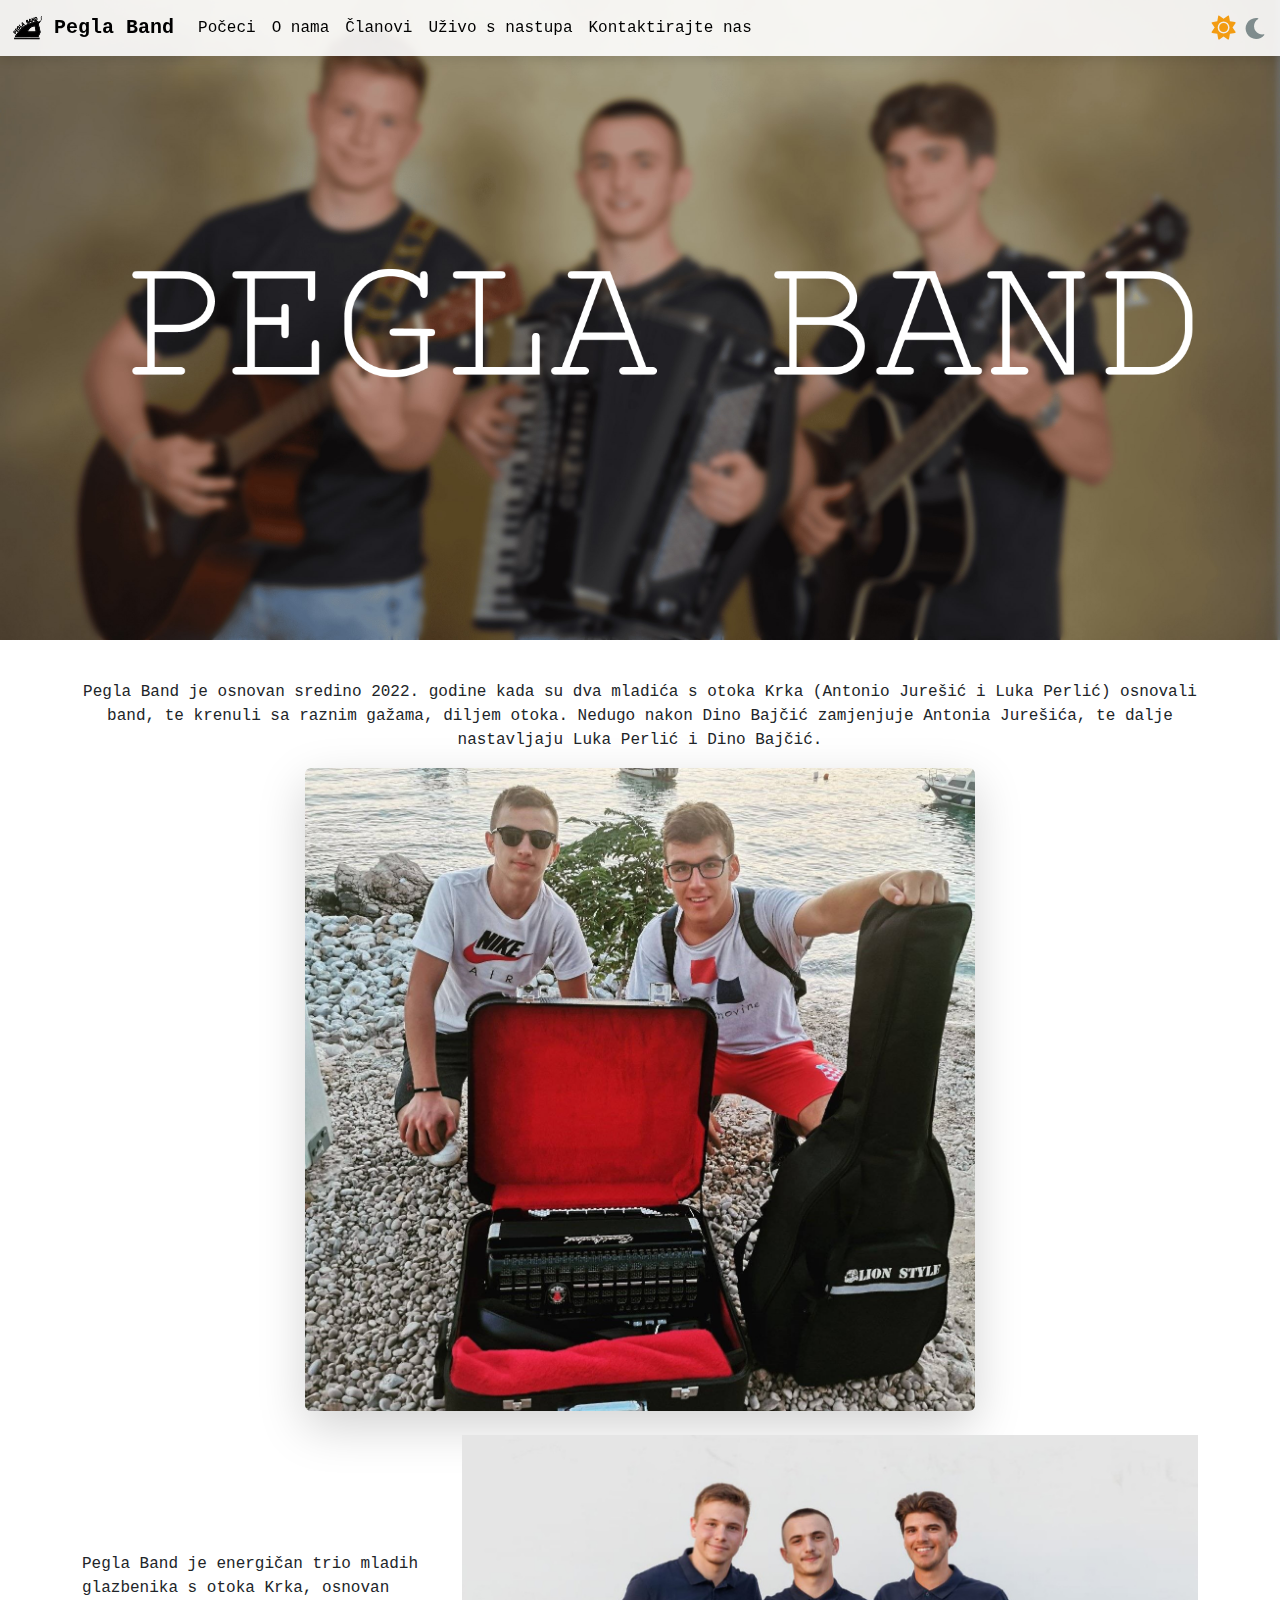
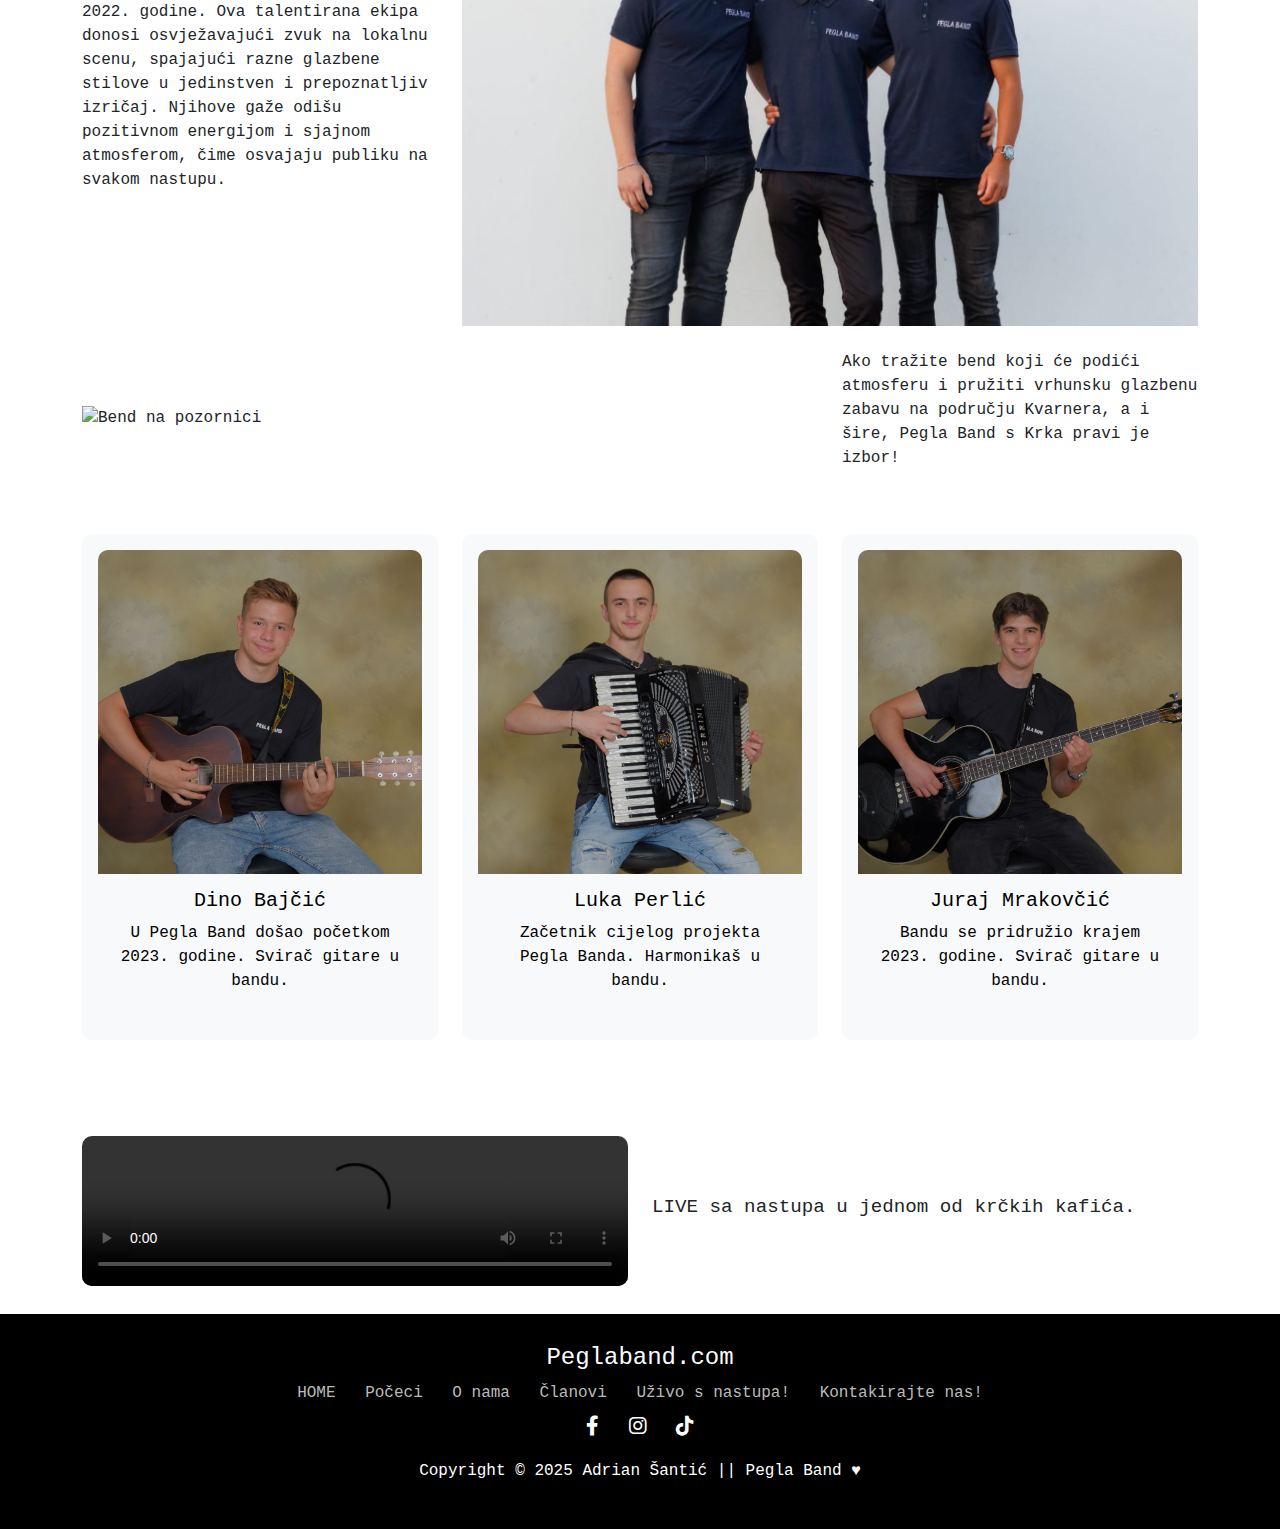
==== index.html @ b2f0882d "Add files via upload" ====
<!DOCTYPE html>
<html lang="en">

<head>
  <meta charset="UTF-8" />
  <meta name="viewport" content="width=device-width, initial-scale=1.0" />
  <title>Pegla Band</title>
  <script src="zavrsnizadatak.js"></script>
  <link rel="stylesheet" href="stil.css">
  <link rel="icon" type="image/x-icon" href="favicon-32x32.png">

  <link href="https://cdn.jsdelivr.net/npm/bootstrap@5.3.0/dist/css/bootstrap.min.css" rel="stylesheet" />
  <link href="https://cdnjs.cloudflare.com/ajax/libs/font-awesome/6.0.0-beta3/css/all.min.css" rel="stylesheet" />
 


</head>

<body>

  <nav class="navbar navbar-expand-lg fixed-top">
    <div class="container-fluid">
      <div class="logo">
        <a class="navbar-brand" href="index.html">
          <img src="peglaband.png" width="30" height="24" class="d-inline-block align-text-top" />
          Pegla Band</a>
      </div>
      <button class="navbar-toggler" type="button" data-bs-toggle="collapse" data-bs-target="#navbarNavAltMarkup"
        aria-controls="navbarNavAltMarkup" aria-expanded="false" aria-label="Toggle navigation">
        <span class="navbar-toggler-icon"></span>
      </button>

      <div class="collapse navbar-collapse" id="navbarNavAltMarkup">
        <div class="navbar-nav me-auto">
          <a class="nav-link" onclick="location.href='#ale'">Počeci</a>
          <a class="nav-link" onclick="location.href='#ala'">O nama</a>
          <a class="nav-link" onclick="location.href='#kutija'">Članovi</a>
          <a class="nav-link" onclick="location.href='#vid'">Uživo s nastupa</a>
          <a class="nav-link" href="forma.html">Kontaktirajte nas</a>
        </div>

        <div class="theme-switch">
          <input type="checkbox" id="themeToggle" />
          <label for="themeToggle">
            <i class="fas fa-sun"></i>
            <i class="fas fa-moon"></i>
          </label>
        </div>
      </div>
    </div>
  </nav>

  <main>
    <img src="novaslika.png" class="img-fluid heroSlika" alt="Pegla Band" id="sl"/>

    <div class="container" id="ale" >
      <div class="row align-items-center mb-4">
        <div class="col-md-12 col-12 text-center fs-7 fs-sm-6 fs-md-5 fs-lg-4">
          <p>
            Pegla Band je osnovan sredino 2022. godine kada su dva mladića s otoka Krka (Antonio Jurešić i Luka Perlić) osnovali band, te krenuli sa raznim gažama, diljem otoka. Nedugo nakon Dino Bajčić zamjenjuje Antonia Jurešića, te dalje nastavljaju Luka Perlić i Dino Bajčić.
          </p>
        </div>
        <div class="col-md-12 col-12 text-center">
          <img src="pocetak.jpg" class="img-fluid rounded shadow-lg" style="max-width: 60%;" alt="Bend na pozornici" />
        </div>
      </div>
    </div>
    
    
    
    
    
    
    <div class="container" id="ala">
      <div class="row align-items-center mb-4">
        <div class="col-md-4 col-12 text-center text-md-start fs-sm-5 fs-md-4 fs-lg-3">
          <p>
            Pegla Band je energičan trio mladih glazbenika s otoka Krka, osnovan 2022. godine. Ova talentirana ekipa donosi osvježavajući zvuk na lokalnu scenu, spajajući razne glazbene stilove u jedinstven i prepoznatljiv izričaj. Njihove gaže odišu pozitivnom energijom i sjajnom atmosferom, čime osvajaju publiku na svakom nastupu.
          </p>
        </div>
        <div class="col-md-8 col-12">
          <img src="ale.jpg" class="img-fluid" alt="Bend na pozornici" />
        </div>
      </div>
    </div>
    <div class="container">
      <div class="row align-items-center mt-4">
        <div class="col-md-8 col-12">
          <img src="druga.png" class="img-fluid" alt="Bend na pozornici" />
        </div>
        <div class="col-md-4 col-12 text-center text-md-start fs-sm-5 fs-md-4 fs-lg-3">
          <p>
            Ako tražite bend koji će podići atmosferu i pružiti vrhunsku glazbenu zabavu na području Kvarnera, a i šire, Pegla Band s Krka pravi je izbor!
          </p>
        </div>
      </div>
    </div>
    <div class="container py-5" id="kutija">
      <div class="row g-4">
        <div class="col-md-4 col-sm-6">
          <div class="box p-3">
            <img src="dino.png" alt="Slika 1" />
            <div class="box-text">
              <h5>Dino Bajčić</h5>
              <p>U Pegla Band došao početkom 2023. godine. Svirač gitare u bandu.</p>
            </div>
          </div>
        </div>
        <div class="col-md-4 col-sm-6" id="target-section">
          <div class="box p-3">
            <img src="luka.png" alt="Slika 2" />
            <div class="box-text">
              <h5>Luka Perlić</h5>
              <p>Začetnik cijelog projekta Pegla Banda. Harmonikaš u bandu.</p>
            </div>
          </div>
        </div>
        <div class="col-md-4 col-sm-12">
          <div class="box p-3">
            <img src="juraj.png" alt="Slika 3" />
            <div class="box-text">
              <h5>Juraj Mrakovčić</h5>
              <p>Bandu se pridružio krajem 2023. godine. Svirač gitare u bandu.</p>
            </div>
          </div>
        </div>
      </div>
    </div>
    <div class="container mt-5">
      <div class="row">
        <div class="col-md-6">
          <video controls id="vid">
            <source src="video.mp4" type="video/mp4">
            Vaš preglednik ne podržava video tag.
          </video>
        </div>
        <div class="col-md-6 d-flex align-items-center">
          <p class="responsive-text">LIVE sa nastupa u jednom od krčkih kafića.</p>
        </div>
      </div>
    </div>
    </div>





  </main>

  <script src="https://cdn.jsdelivr.net/npm/bootstrap@5.3.0/dist/js/bootstrap.bundle.min.js"></script>
  <footer class="footer">
    <div class="container">
      <h4>Peglaband.com</h4>
      <nav>
        <a href="#">HOME</a>
        <a href="#ale">Počeci</a>
        <a href="#ala">O nama</a>
        <a href="#kutija">Članovi</a>
        <a href="#vid">Uživo s nastupa!</a>
        <a href="forma.html">Kontakirajte nas!</a>
      </nav>
      <div class="social-icons mt-2">
        <a href="https://www.facebook.com/p/Pegla-band-100087325524202/?locale=hr_HR"><i
            class="fab fa-facebook-f"></i></a>
        <a href="https://www.instagram.com/pegla_band/"><i class="fab fa-instagram"></i></a>
        <a href="https://www.tiktok.com/@pegla.band"><i class="fab fa-tiktok"></i></a>
      </div>
      <p class="mt-3">Copyright © 2025 Adrian Šantić || Pegla Band ♥</a></p>
    </div>
  </footer>
</body>

</html>
---- stil.css ----
#ale{
  margin-top: 40px;
}

.video-container {
  width: 100%;
  height: 100%;
}
video {
  width: 100%;
  height: auto;
  border-radius: 10px;
}
.responsive-text {
  font-size: calc(0.8rem + 0.5vw);
  text-align: center;
}
@media (max-width: 768px) {
  .responsive-text {
      font-size: 0.9rem;
  }
}
@media (max-width: 480px) {
  .responsive-text {
      font-size: 0.8rem;
  }
}
.footer {
  background-color: #000;
  color: #fff;
  text-align: center;
  padding: 30px 0;
  width: 100%;
  position: relative;
  left: 0;
  margin-top: 20px;
}
.footer a {
  color: #bbb;
  text-decoration: none;
  margin:0 10px;
}
.footer a:hover {
  color: #fff;
}
.social-icons a {
  color: #ffffff;
  font-size: 20px;
  margin: 0 10px;
  display: inline-block;
}
body {
    margin: 0;
    padding: 0;
    font-family: "Courier New", Courier, monospace;
    background-color: white;
    color: black;
    transition: background-color 0.3s ease, color 0.3s ease;
  }

  .dark-mode {
    background-color: #000000 !important;
    color: #ffffff !important;
  }

  .dark-mode .navbar {
    background-color: #ffffff !important;
  }

  .dark-mode .container {
    background-color:black;
    border-radius: 10px;
  }
  .navbar .navbar-brand {
    color: black !important;
    transition: color 0.3s ease;
  }
  .dark-mode .navbar .navbar-brand {
    color: white !important;
  }
  .navbar .navbar-nav .nav-link {
    color: black !important;
    transition: color 0.3s ease;
  }
  .dark-mode .navbar .navbar-nav .nav-link {
    color: white !important;
  }
  .navbar-toggler {
    border: 2px solid rgba(0, 0, 0, 0.5);
  }


  .dark-mode .navbar-toggler {
    border: 2px solid white !important;
  }

  .dark-mode .navbar-toggler-icon {
    filter: invert(1);

  }

  .navbar {
    position: fixed;
    top: 0;
    width: 100%;
    z-index: 1000;
    background-color: rgba(255, 255, 255, 0.9);
    box-shadow: 0px 4px 10px rgba(0, 0, 0, 0.1);
    transition: background-color 0.3s ease;
  }
  .dark-mode .navbar {
    background-color: #222 !important;
  }
  .navbar-brand {
    font-size: 1.8rem;
    font-weight: bold;
  }
  .theme-switch {
    display: flex;
    align-items: center;
  }
  .theme-switch input {
    display: none;
  }
  .theme-switch label {
    display: flex;
    align-items: center;
    cursor: pointer;
    font-size: 1.5rem;
    gap: 8px;
  }
  .theme-switch .fa-sun {
    color: #f39c12;
  }

  .theme-switch .fa-moon {
    color: #7f8c8d;
  }

  .dark-mode .theme-switch .fa-sun {
    color: #bbb;
  }

  .dark-mode .theme-switch .fa-moon {
    color: #f1c40f;
  }

  .image-container {
    position: relative;
    width: 100%;
    margin-top: 56px;
    margin-bottom: 50px;
 
  }

  .image-container img {
    width: 100%;
    height: auto;
    display: block;
  }

  .col-sm {
    text-align: center;
    padding: 15px;
  }

  .box {
    transition: transform 0.3s ease-in-out;
    overflow: hidden;
    border-radius: 10px;
  }
  .box:hover {
    transform: scale(1.05);
  }
  .box img {
    width: 100%;
    height: auto;
    border-radius: 10px 10px 0 0;
  }
  .box-text {
    padding: 15px;
    text-align: center;
  }
  body {
    transition: background-color 0.3s ease, color 0.3s ease;
  }
  
  [data-bs-theme="dark"] .box {
    background-color: #1a1a1a;
    color: white;
  }
  [data-bs-theme="light"] .box {
    background-color: #f8f9fa;
    color: black;
  }
  @keyframes appear {
    from {
      opacity: 0;
      scale: 0.5;
    }
    to {
      opacity: 1;
      scale: 1;
    }
  }
  #kutija {
    animation: appear linear;
    animation-timeline: view();
    animation-range: entry 0%;
  }
  * {
	margin: 0;
	padding: 0;
	box-sizing: border-box;
	font-family: "Courier New", Courier, monospace;
}

.section-contact {
	min-height: 100vh;
	padding-top: 100px;
	padding-bottom: 100px;

	.container {
		max-width: 1280px;
		margin: 0 auto;
		padding-left: 32px;
		padding-right: 32px;

		@media (min-width: 768px) {
			padding-left: 64px;
			padding-right: 64px;
		}

		@media (min-width: 1024px) {
			padding-left: 128px;
			padding-right: 128px;
		}

		h1 {
			color: #909090;
			font-size: 36px;
			text-transform: uppercase;
			text-align: center;
			margin-bottom: 16px;
		}
		p {
			color: #888;
			font-size: 18px;
			line-height: 1.5;
			margin-bottom: 32px;
		}
		form {
			display: grid;
			grid-template-columns: 1fr;
			grid-gap: 16px;
			background-color: #FFF;
			padding: 32px;
			border-radius: 16px;
			box-shadow: 0px 6px 12px rgba(0, 0, 0, 0.2);

			@media (min-width: 768px) {
				grid-template-columns: repeat(2, 1fr);
      }
			.form-group {

				&.full {
					grid-column: 1 / -1;
				}

				label {
					display: block;
					margin-bottom: 5px;
					color: #888;
					font-size: 14px;
				}
        
				.form-element {
					appearance: none;
					outline: none;
					border: none;

					display: block;
					width: 100%;

					border-radius: 8px;
					padding: 12px 16px;
					background-color: #F3F3F3;
					transition: 0.4s;

					&:focus {
						box-shadow: 0px 0px 6px rgba(0, 0, 0, 0.2);
						background-color: #FFF;
					}
				}

				textarea {
					resize: none;
					min-height: 100px;
				}
			}

			.submit-group {
				grid-column: 1 / -1;
				text-align: right;

				input[type="submit"] {
					appearance: none;
					border: none;
					outline: none;
					background: none;

					padding: 12px 16px;
					background-color: #bebebe;
					border-radius: 8px;
					color: #401717;
					cursor: pointer;
					transition: 0.4s;

					&:hover {
						background-color: #787878;
					}
				}
			}
		}
	}
}
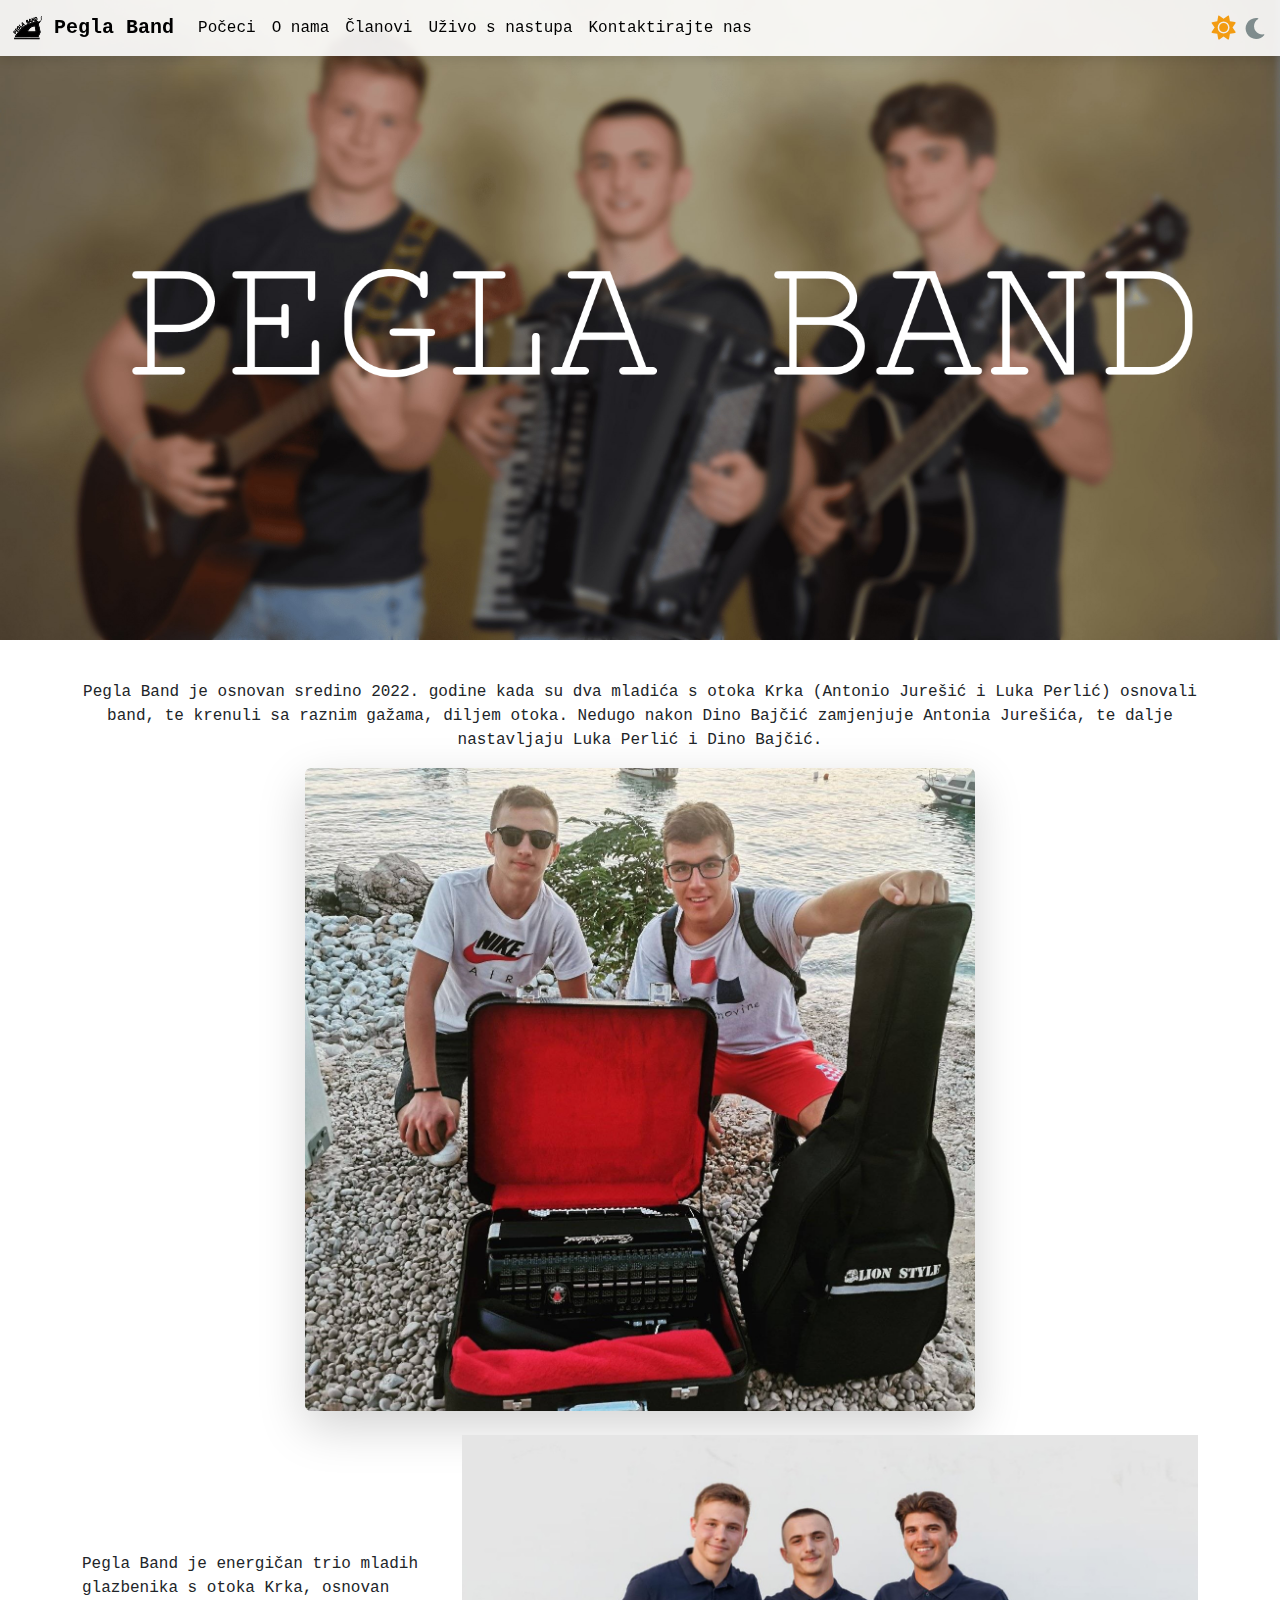
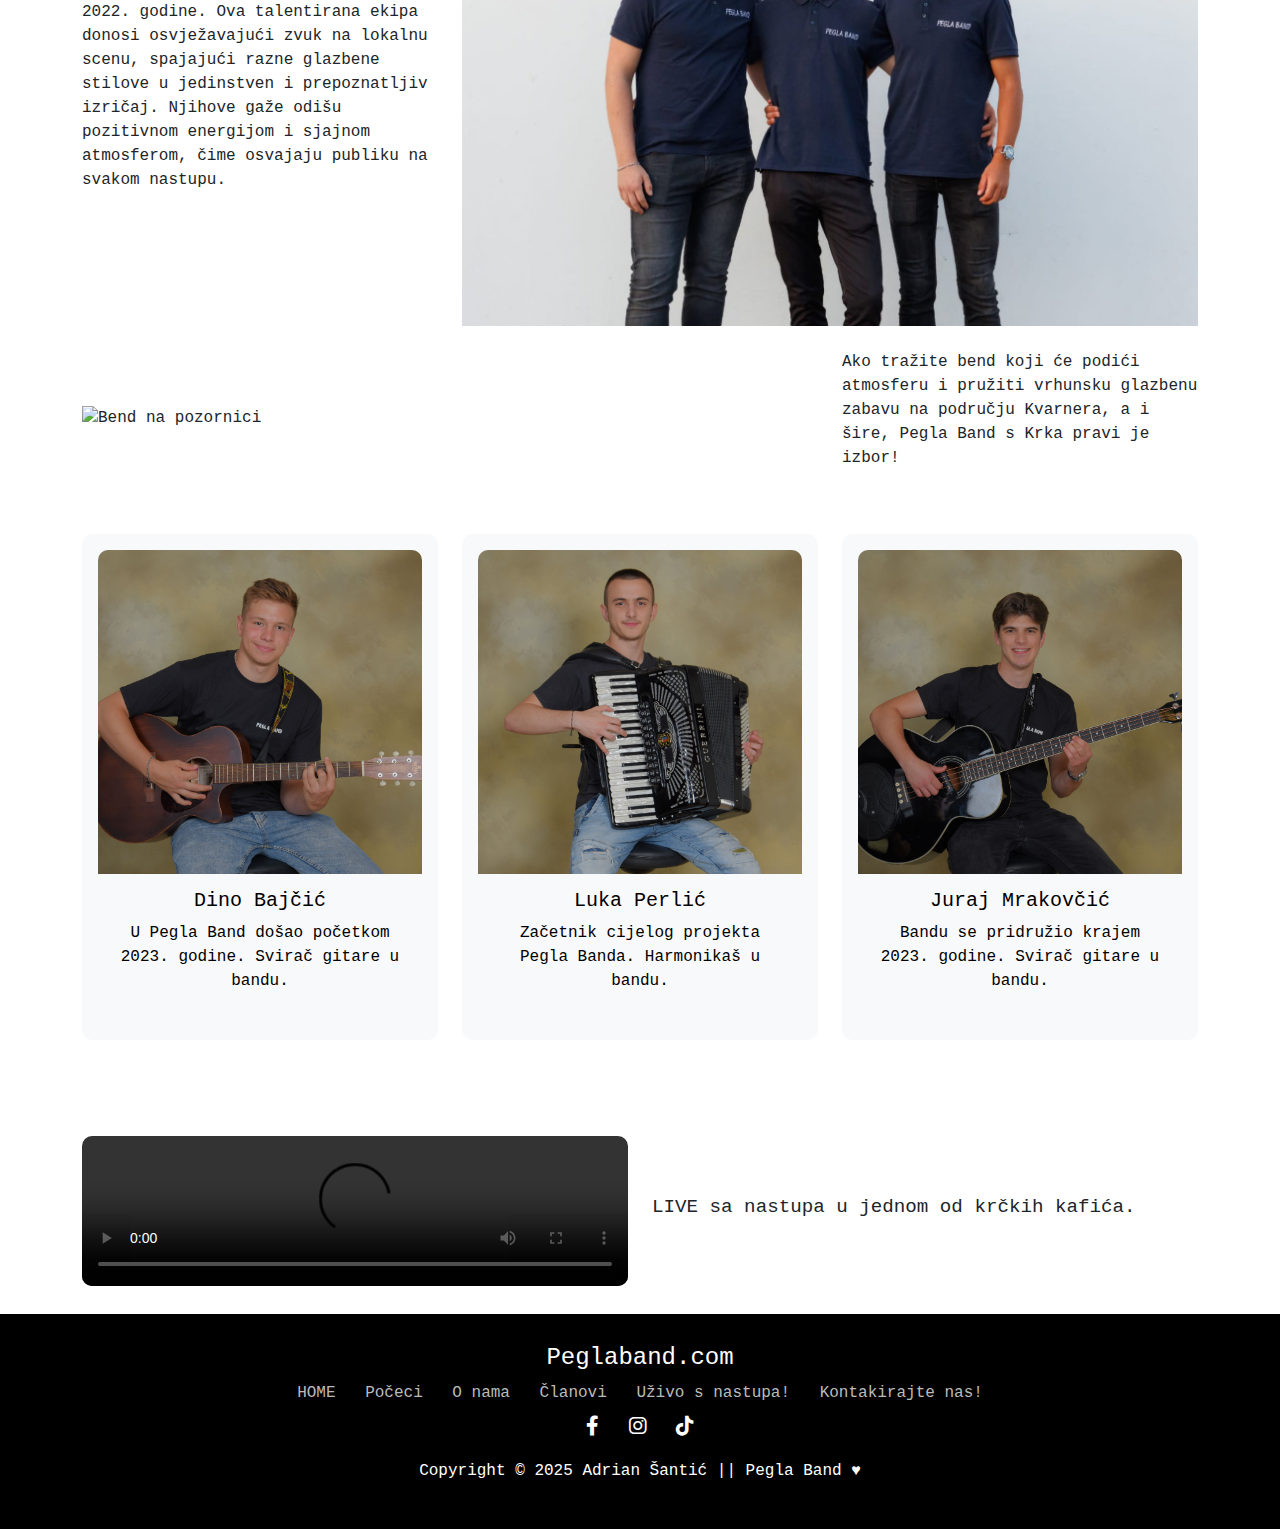
==== commit 0eac3669: "Update index.html" ====
--- a/index.html
+++ b/index.html
@@ -30,12 +30,12 @@
         <span class="navbar-toggler-icon"></span>
       </button>
 
-      <div class="collapse navbar-collapse" id="navbarNavAltMarkup">
+     <div class="collapse navbar-collapse" id="navbarNavAltMarkup">
         <div class="navbar-nav me-auto">
-          <a class="nav-link" onclick="location.href='#ale'">Počeci</a>
-          <a class="nav-link" onclick="location.href='#ala'">O nama</a>
-          <a class="nav-link" onclick="location.href='#kutija'">Članovi</a>
-          <a class="nav-link" onclick="location.href='#vid'">Uživo s nastupa</a>
+          <a class="nav-link" href="#ale">Počeci</a>
+          <a class="nav-link" href="#ala">O nama</a>
+          <a class="nav-link" href="#kutija">Članovi</a>
+          <a class="nav-link" href="#vid">Uživo s nastupa</a>
           <a class="nav-link" href="forma.html">Kontaktirajte nas</a>
         </div>
 
@@ -170,4 +170,4 @@
   </footer>
 </body>
 
-</html>+</html>
--- a/stil.css
+++ b/stil.css
@@ -19,11 +19,17 @@
   .responsive-text {
       font-size: 0.9rem;
   }
+	.heroSlika{
+		 margin-top: 25px;
+	}
 }
 @media (max-width: 480px) {
   .responsive-text {
       font-size: 0.8rem;
   }
+	.heroSlika{
+    margin-top: 40px;
+   }
 }
 .footer {
   background-color: #000;
@@ -323,4 +329,4 @@
 			}
 		}
 	}
-}+}
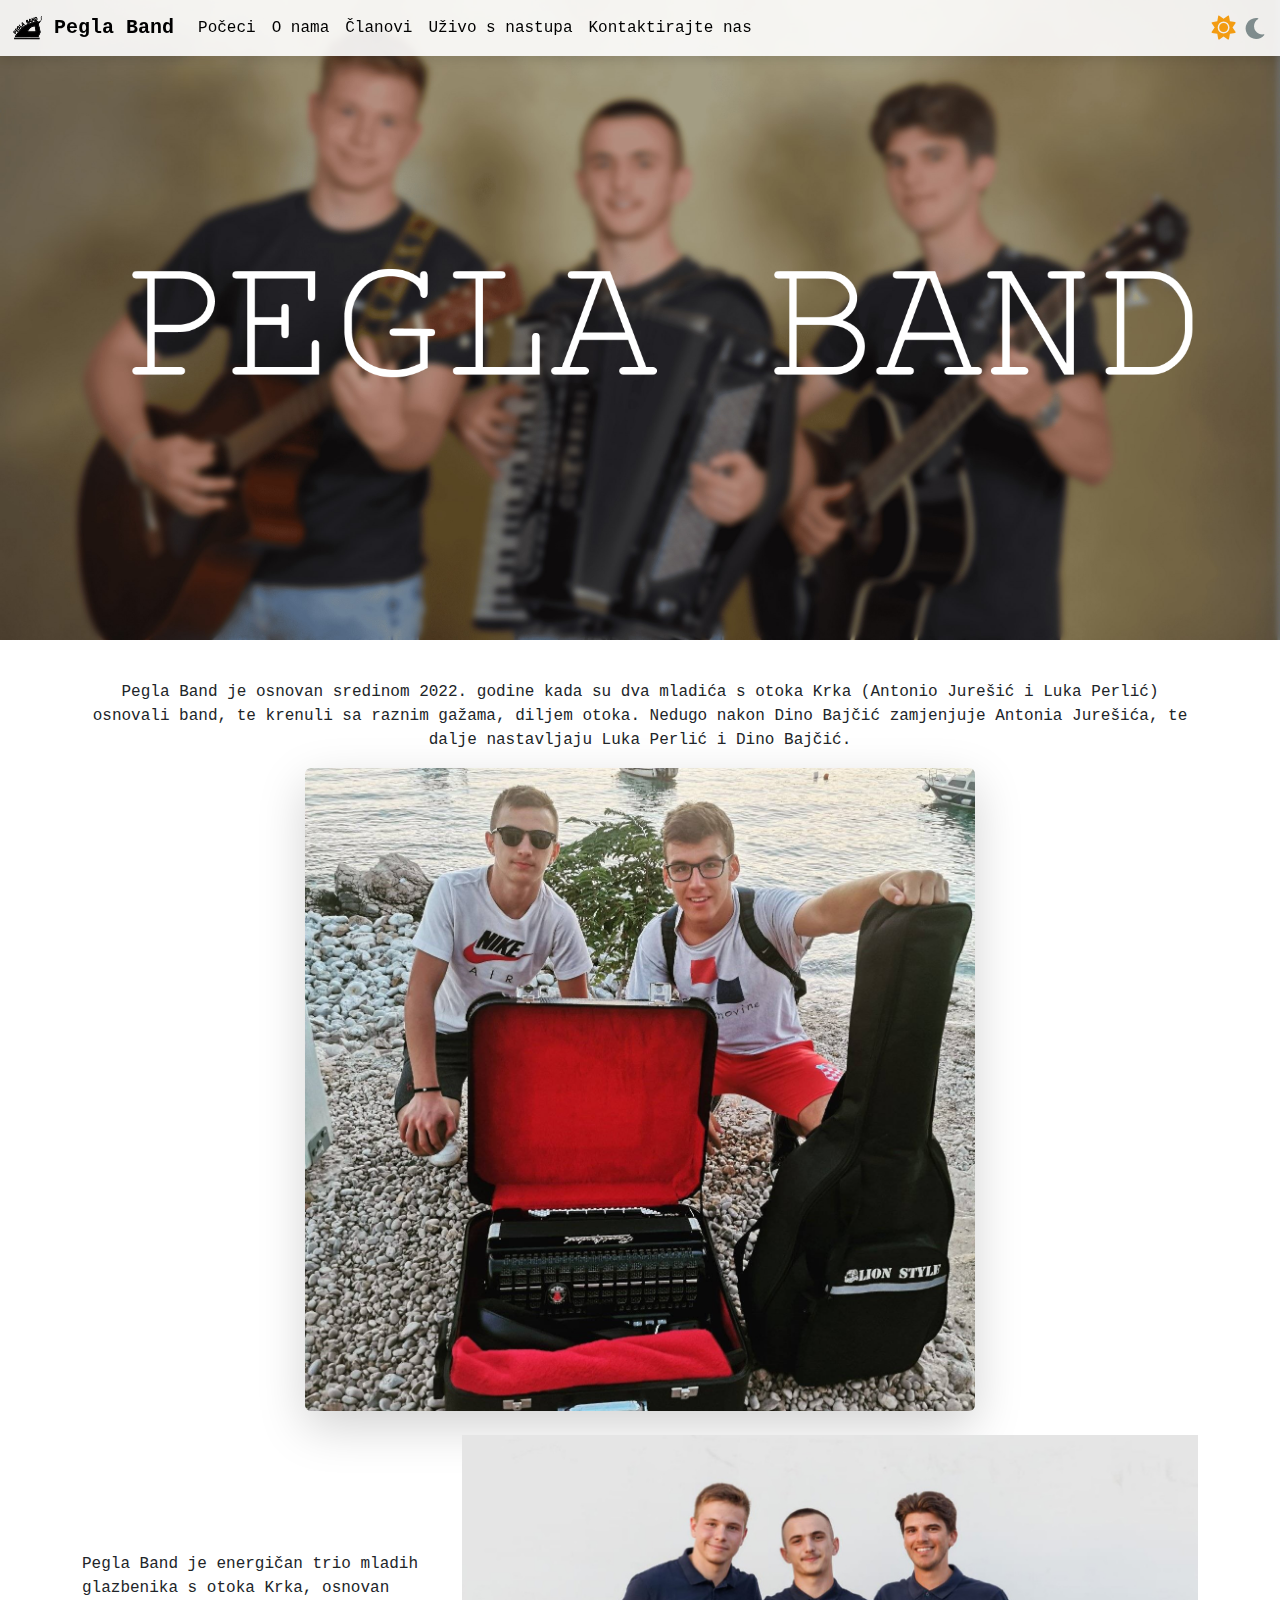
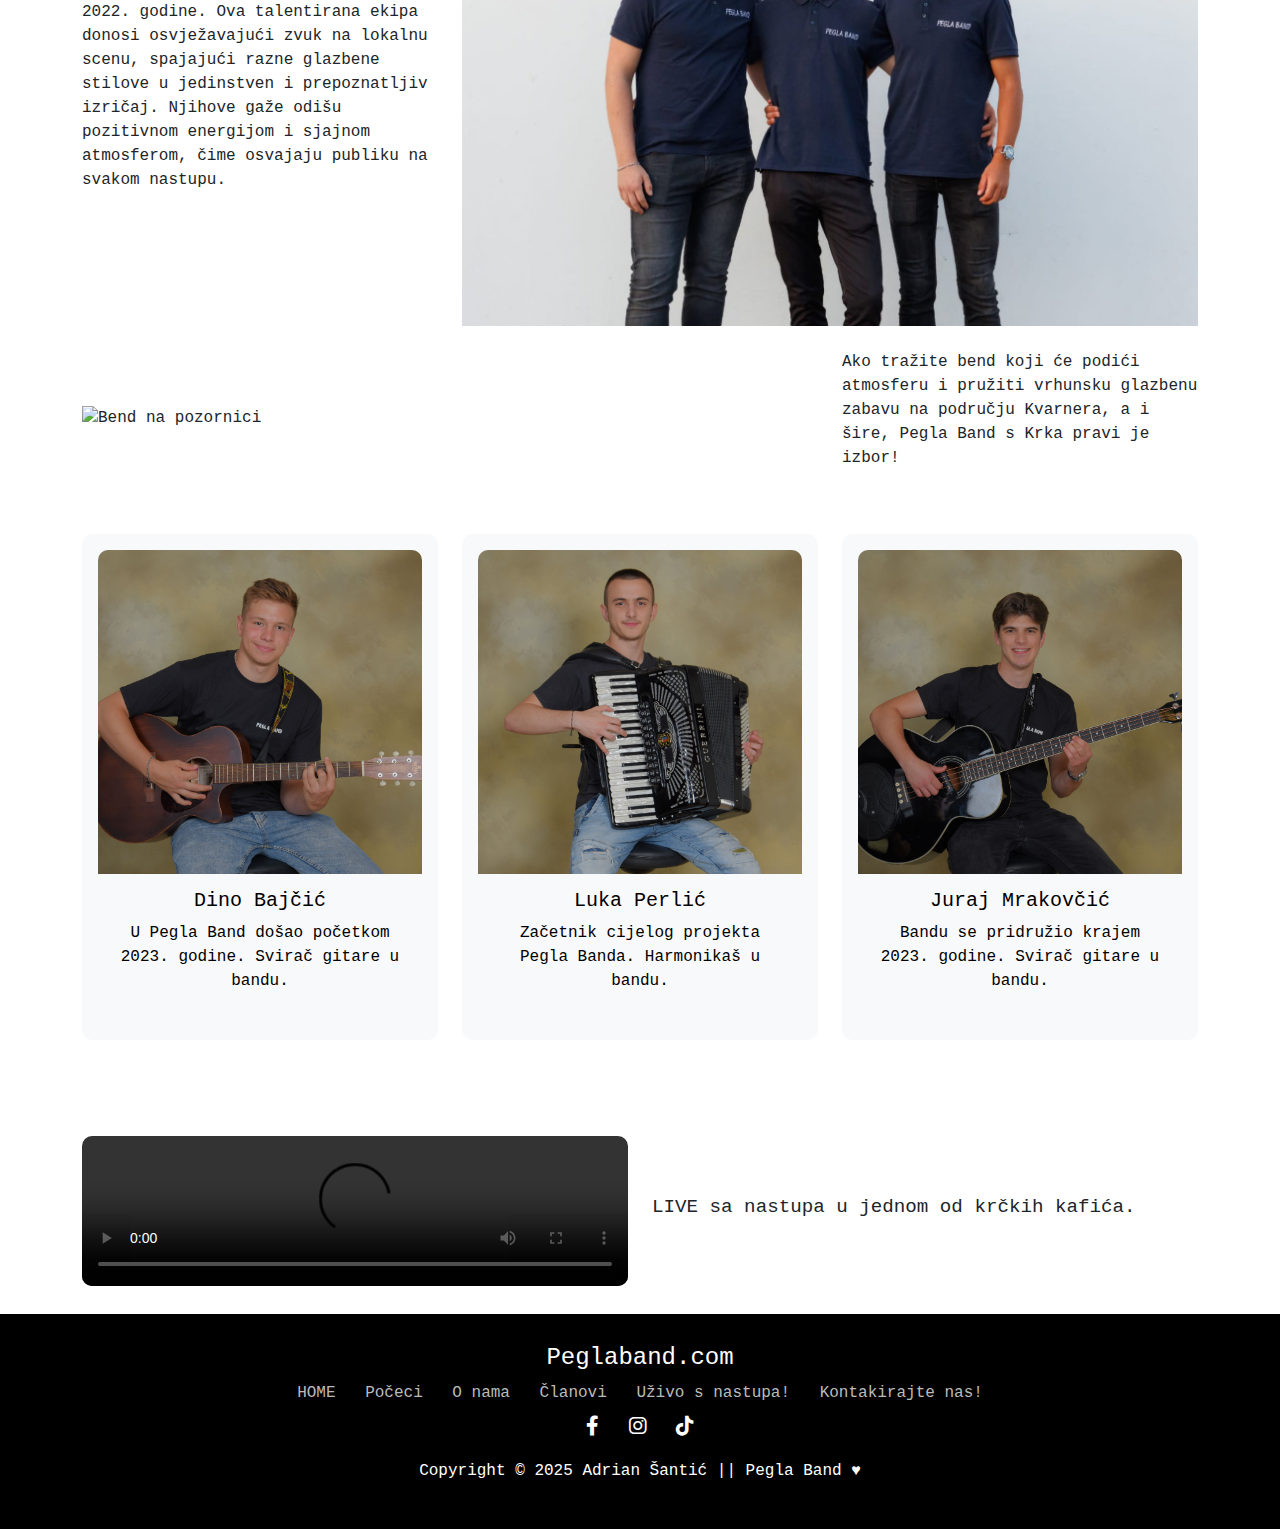
==== commit cdcab0e9: "Update index.html" ====
--- a/index.html
+++ b/index.html
@@ -57,7 +57,7 @@
       <div class="row align-items-center mb-4">
         <div class="col-md-12 col-12 text-center fs-7 fs-sm-6 fs-md-5 fs-lg-4">
           <p>
-            Pegla Band je osnovan sredino 2022. godine kada su dva mladića s otoka Krka (Antonio Jurešić i Luka Perlić) osnovali band, te krenuli sa raznim gažama, diljem otoka. Nedugo nakon Dino Bajčić zamjenjuje Antonia Jurešića, te dalje nastavljaju Luka Perlić i Dino Bajčić.
+            Pegla Band je osnovan sredinom 2022. godine kada su dva mladića s otoka Krka (Antonio Jurešić i Luka Perlić) osnovali band, te krenuli sa raznim gažama, diljem otoka. Nedugo nakon Dino Bajčić zamjenjuje Antonia Jurešića, te dalje nastavljaju Luka Perlić i Dino Bajčić.
           </p>
         </div>
         <div class="col-md-12 col-12 text-center">
